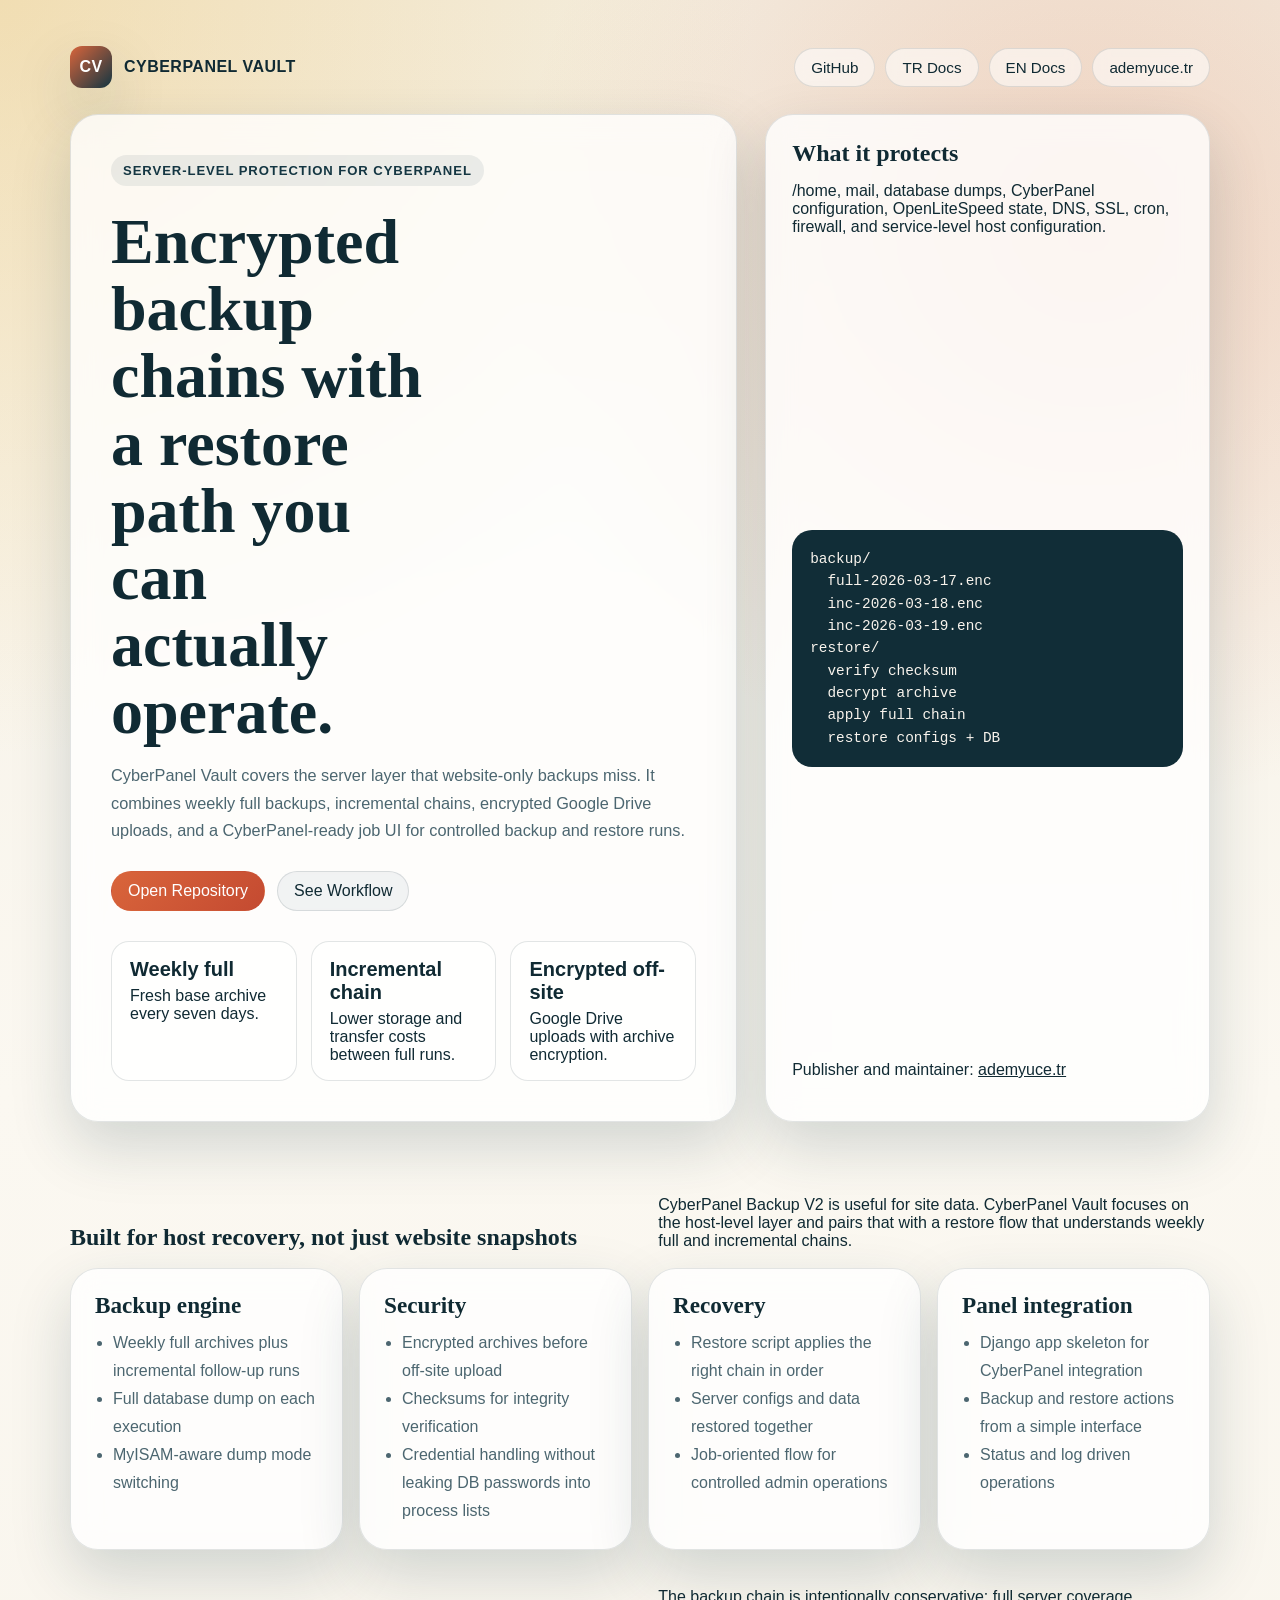
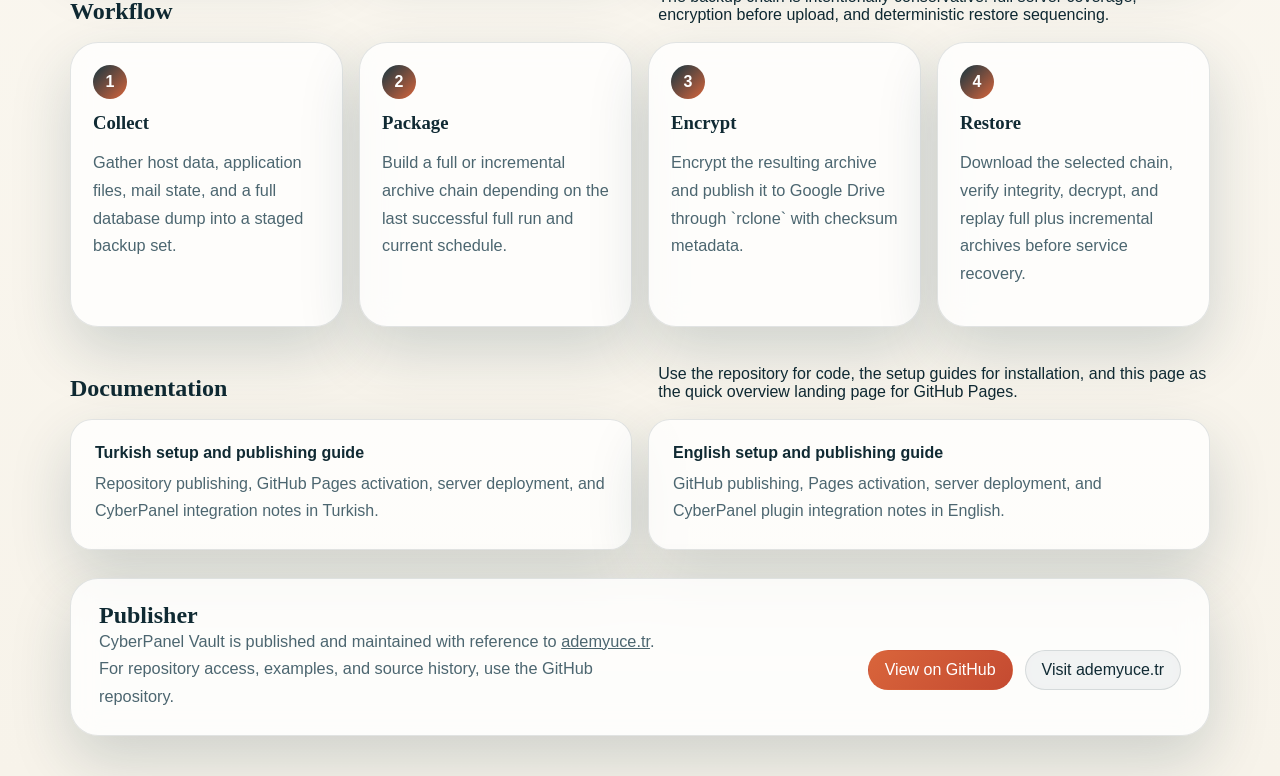
==== docs/index.html @ 8d1b1759 "Add GitHub Pages site and docs" ====
<!DOCTYPE html>
<html lang="en">
<head>
  <meta charset="utf-8">
  <meta name="viewport" content="width=device-width, initial-scale=1">
  <title>CyberPanel Vault | Encrypted Backup and Restore for CyberPanel</title>
  <meta name="description" content="CyberPanel Vault delivers weekly full backups, incremental chains, encrypted Google Drive uploads, and a CyberPanel-ready restore interface for server-level recovery.">
  <meta name="keywords" content="CyberPanel backup, CyberPanel restore, Google Drive backup, rclone backup, incremental backup, OpenLiteSpeed backup, server recovery">
  <meta name="author" content="Adem Yuce">
  <meta name="theme-color" content="#143642">
  <meta name="robots" content="index, follow">
  <meta name="geo.region" content="TR">
  <meta name="geo.placename" content="Turkey">
  <link rel="canonical" href="https://adeministratorr.github.io/cyberpanel-vault/">
  <link rel="icon" href="assets/icon.svg" type="image/svg+xml">
  <link rel="manifest" href="site.webmanifest">
  <meta property="og:type" content="website">
  <meta property="og:title" content="CyberPanel Vault">
  <meta property="og:description" content="Encrypted weekly full and incremental server backups for CyberPanel, with Google Drive uploads and restore tooling.">
  <meta property="og:url" content="https://adeministratorr.github.io/cyberpanel-vault/">
  <meta property="og:image" content="https://adeministratorr.github.io/cyberpanel-vault/assets/social-preview.svg">
  <meta property="og:site_name" content="CyberPanel Vault">
  <meta name="twitter:card" content="summary_large_image">
  <meta name="twitter:title" content="CyberPanel Vault">
  <meta name="twitter:description" content="CyberPanel server backup and restore manager with weekly full backups, incremental chains, Google Drive support, encryption, and a CyberPanel-ready UI.">
  <meta name="twitter:image" content="https://adeministratorr.github.io/cyberpanel-vault/assets/social-preview.svg">
  <style>
    :root {
      --ink: #102a33;
      --muted: #4c6670;
      --paper: #fbf8f1;
      --card: rgba(255, 255, 255, 0.78);
      --line: rgba(16, 42, 51, 0.12);
      --accent: #d9653b;
      --accent-2: #ebb94d;
      --accent-3: #143642;
      --shadow: 0 24px 60px rgba(20, 54, 66, 0.18);
    }

    * {
      box-sizing: border-box;
    }

    html {
      scroll-behavior: smooth;
    }

    body {
      margin: 0;
      font-family: "Avenir Next", "Segoe UI", "Helvetica Neue", sans-serif;
      color: var(--ink);
      background:
        radial-gradient(circle at top left, rgba(235, 185, 77, 0.32), transparent 28%),
        radial-gradient(circle at 85% 10%, rgba(217, 101, 59, 0.22), transparent 24%),
        linear-gradient(180deg, #f4efe3 0%, var(--paper) 46%, #f7f3ea 100%);
    }

    a {
      color: inherit;
    }

    .shell {
      width: min(1140px, calc(100vw - 32px));
      margin: 0 auto;
    }

    .hero {
      padding: 28px 0 36px;
    }

    .nav {
      display: flex;
      justify-content: space-between;
      align-items: center;
      gap: 16px;
      padding: 18px 0 8px;
    }

    .brand {
      display: inline-flex;
      align-items: center;
      gap: 12px;
      font-weight: 700;
      letter-spacing: 0.03em;
      text-transform: uppercase;
      text-decoration: none;
    }

    .brand-mark {
      width: 42px;
      height: 42px;
      border-radius: 12px;
      display: grid;
      place-items: center;
      color: #fff;
      background: linear-gradient(135deg, var(--accent), var(--accent-3));
      box-shadow: var(--shadow);
    }

    .nav-links {
      display: flex;
      flex-wrap: wrap;
      gap: 10px;
      font-size: 0.95rem;
    }

    .nav-links a,
    .button {
      text-decoration: none;
      border: 1px solid var(--line);
      border-radius: 999px;
      padding: 10px 16px;
      background: rgba(255, 255, 255, 0.55);
      backdrop-filter: blur(8px);
      transition: transform 0.18s ease, border-color 0.18s ease, background 0.18s ease;
    }

    .nav-links a:hover,
    .button:hover {
      transform: translateY(-1px);
      border-color: rgba(16, 42, 51, 0.24);
      background: rgba(255, 255, 255, 0.82);
    }

    .hero-grid {
      display: grid;
      grid-template-columns: 1.2fr 0.8fr;
      gap: 28px;
      align-items: stretch;
      margin-top: 18px;
    }

    .hero-copy,
    .hero-panel,
    .panel,
    .workflow-card,
    .footer-card {
      background: var(--card);
      border: 1px solid var(--line);
      border-radius: 28px;
      box-shadow: var(--shadow);
      backdrop-filter: blur(14px);
    }

    .hero-copy {
      padding: 40px;
    }

    .eyebrow {
      display: inline-flex;
      align-items: center;
      gap: 8px;
      padding: 8px 12px;
      border-radius: 999px;
      font-size: 0.82rem;
      font-weight: 700;
      text-transform: uppercase;
      letter-spacing: 0.07em;
      background: rgba(20, 54, 66, 0.08);
      color: var(--accent-3);
    }

    h1,
    h2,
    h3 {
      font-family: "Iowan Old Style", "Palatino Linotype", "Book Antiqua", serif;
      line-height: 1.05;
      margin: 0;
    }

    h1 {
      margin-top: 22px;
      font-size: clamp(2.7rem, 5vw, 4.7rem);
      max-width: 10ch;
    }

    .hero-copy p,
    .panel p,
    .workflow-card p,
    .footer-card p {
      color: var(--muted);
      font-size: 1.02rem;
      line-height: 1.7;
    }

    .actions {
      display: flex;
      flex-wrap: wrap;
      gap: 12px;
      margin-top: 26px;
    }

    .button.primary {
      color: #fff;
      border-color: transparent;
      background: linear-gradient(135deg, var(--accent), #c44a31);
    }

    .button.secondary {
      background: rgba(20, 54, 66, 0.06);
    }

    .meta {
      display: grid;
      grid-template-columns: repeat(3, 1fr);
      gap: 14px;
      margin-top: 30px;
    }

    .meta div {
      padding: 16px 18px;
      border-radius: 18px;
      background: rgba(255, 255, 255, 0.66);
      border: 1px solid var(--line);
    }

    .meta strong {
      display: block;
      font-size: 1.25rem;
      margin-bottom: 6px;
    }

    .hero-panel {
      padding: 26px;
      display: flex;
      flex-direction: column;
      gap: 18px;
      justify-content: space-between;
    }

    .hero-panel pre {
      margin: 0;
      overflow: auto;
      padding: 18px;
      border-radius: 20px;
      color: #f9f4ed;
      background: #112d37;
      font: 0.9rem/1.55 "SFMono-Regular", Consolas, "Liberation Mono", monospace;
    }

    .section {
      padding: 14px 0 0;
    }

    .section-head {
      display: flex;
      justify-content: space-between;
      gap: 16px;
      align-items: end;
      margin: 24px 0 18px;
    }

    .section-head p {
      margin: 0;
      max-width: 62ch;
    }

    .grid {
      display: grid;
      grid-template-columns: repeat(4, 1fr);
      gap: 16px;
    }

    .panel {
      padding: 24px;
    }

    .panel h3 {
      margin-bottom: 12px;
      font-size: 1.45rem;
    }

    .panel ul {
      margin: 0;
      padding-left: 18px;
      color: var(--muted);
      line-height: 1.75;
    }

    .workflow {
      display: grid;
      grid-template-columns: repeat(4, 1fr);
      gap: 16px;
    }

    .workflow-card {
      padding: 22px;
    }

    .step {
      display: inline-flex;
      width: 34px;
      height: 34px;
      border-radius: 999px;
      align-items: center;
      justify-content: center;
      font-weight: 700;
      color: #fff;
      background: linear-gradient(135deg, var(--accent-3), var(--accent));
      margin-bottom: 14px;
    }

    .docs-grid {
      display: grid;
      grid-template-columns: 1fr 1fr;
      gap: 16px;
    }

    .doc-link {
      display: block;
      text-decoration: none;
      border-radius: 22px;
      padding: 24px;
      color: inherit;
      background: rgba(255, 255, 255, 0.76);
      border: 1px solid var(--line);
      box-shadow: var(--shadow);
    }

    .doc-link span {
      display: block;
      color: var(--muted);
      margin-top: 8px;
      line-height: 1.7;
    }

    .footer {
      padding: 28px 0 40px;
    }

    .footer-card {
      padding: 24px 28px;
      display: flex;
      justify-content: space-between;
      gap: 20px;
      align-items: center;
    }

    .footer-card p {
      margin: 0;
      max-width: 62ch;
    }

    @media (max-width: 980px) {
      .hero-grid,
      .grid,
      .workflow,
      .docs-grid,
      .meta {
        grid-template-columns: 1fr;
      }

      .section-head,
      .footer-card,
      .nav {
        flex-direction: column;
        align-items: flex-start;
      }

      .hero-copy,
      .hero-panel {
        padding: 28px;
      }
    }
  </style>
  <script type="application/ld+json">
    {
      "@context": "https://schema.org",
      "@type": "SoftwareSourceCode",
      "name": "CyberPanel Vault",
      "description": "Server-level backup and restore toolkit for CyberPanel with weekly full backups, incremental chains, encrypted Google Drive uploads, and a CyberPanel-ready UI.",
      "codeRepository": "https://github.com/adeministratorr/cyberpanel-vault",
      "url": "https://adeministratorr.github.io/cyberpanel-vault/",
      "programmingLanguage": ["Bash", "Python", "HTML"],
      "runtimePlatform": "Linux",
      "author": {
        "@type": "Person",
        "name": "Adem Yuce",
        "url": "https://ademyuce.tr"
      },
      "publisher": {
        "@type": "Organization",
        "name": "ademyuce.tr",
        "url": "https://ademyuce.tr"
      },
      "keywords": "CyberPanel, backup, restore, rclone, Google Drive, incremental backup"
    }
  </script>
</head>
<body>
  <div class="shell">
    <header class="hero">
      <nav class="nav">
        <a class="brand" href="https://github.com/adeministratorr/cyberpanel-vault">
          <span class="brand-mark">CV</span>
          <span>CyberPanel Vault</span>
        </a>
        <div class="nav-links">
          <a href="https://github.com/adeministratorr/cyberpanel-vault">GitHub</a>
          <a href="TR/">TR Docs</a>
          <a href="EN/">EN Docs</a>
          <a href="https://ademyuce.tr">ademyuce.tr</a>
        </div>
      </nav>
      <div class="hero-grid">
        <section class="hero-copy">
          <span class="eyebrow">Server-Level Protection for CyberPanel</span>
          <h1>Encrypted backup chains with a restore path you can actually operate.</h1>
          <p>CyberPanel Vault covers the server layer that website-only backups miss. It combines weekly full backups, incremental chains, encrypted Google Drive uploads, and a CyberPanel-ready job UI for controlled backup and restore runs.</p>
          <div class="actions">
            <a class="button primary" href="https://github.com/adeministratorr/cyberpanel-vault">Open Repository</a>
            <a class="button secondary" href="#workflow">See Workflow</a>
          </div>
          <div class="meta">
            <div>
              <strong>Weekly full</strong>
              <span>Fresh base archive every seven days.</span>
            </div>
            <div>
              <strong>Incremental chain</strong>
              <span>Lower storage and transfer costs between full runs.</span>
            </div>
            <div>
              <strong>Encrypted off-site</strong>
              <span>Google Drive uploads with archive encryption.</span>
            </div>
          </div>
        </section>
        <aside class="hero-panel">
          <div>
            <h2>What it protects</h2>
            <p>/home, mail, database dumps, CyberPanel configuration, OpenLiteSpeed state, DNS, SSL, cron, firewall, and service-level host configuration.</p>
          </div>
          <pre><code>backup/
  full-2026-03-17.enc
  inc-2026-03-18.enc
  inc-2026-03-19.enc
restore/
  verify checksum
  decrypt archive
  apply full chain
  restore configs + DB</code></pre>
          <div>
            <p>Publisher and maintainer: <a href="https://ademyuce.tr">ademyuce.tr</a></p>
          </div>
        </aside>
      </div>
    </header>

    <main>
      <section class="section">
        <div class="section-head">
          <div>
            <h2>Built for host recovery, not just website snapshots</h2>
          </div>
          <p>CyberPanel Backup V2 is useful for site data. CyberPanel Vault focuses on the host-level layer and pairs that with a restore flow that understands weekly full and incremental chains.</p>
        </div>
        <div class="grid">
          <article class="panel">
            <h3>Backup engine</h3>
            <ul>
              <li>Weekly full archives plus incremental follow-up runs</li>
              <li>Full database dump on each execution</li>
              <li>MyISAM-aware dump mode switching</li>
            </ul>
          </article>
          <article class="panel">
            <h3>Security</h3>
            <ul>
              <li>Encrypted archives before off-site upload</li>
              <li>Checksums for integrity verification</li>
              <li>Credential handling without leaking DB passwords into process lists</li>
            </ul>
          </article>
          <article class="panel">
            <h3>Recovery</h3>
            <ul>
              <li>Restore script applies the right chain in order</li>
              <li>Server configs and data restored together</li>
              <li>Job-oriented flow for controlled admin operations</li>
            </ul>
          </article>
          <article class="panel">
            <h3>Panel integration</h3>
            <ul>
              <li>Django app skeleton for CyberPanel integration</li>
              <li>Backup and restore actions from a simple interface</li>
              <li>Status and log driven operations</li>
            </ul>
          </article>
        </div>
      </section>

      <section class="section" id="workflow">
        <div class="section-head">
          <div>
            <h2>Workflow</h2>
          </div>
          <p>The backup chain is intentionally conservative: full server coverage, encryption before upload, and deterministic restore sequencing.</p>
        </div>
        <div class="workflow">
          <article class="workflow-card">
            <span class="step">1</span>
            <h3>Collect</h3>
            <p>Gather host data, application files, mail state, and a full database dump into a staged backup set.</p>
          </article>
          <article class="workflow-card">
            <span class="step">2</span>
            <h3>Package</h3>
            <p>Build a full or incremental archive chain depending on the last successful full run and current schedule.</p>
          </article>
          <article class="workflow-card">
            <span class="step">3</span>
            <h3>Encrypt</h3>
            <p>Encrypt the resulting archive and publish it to Google Drive through `rclone` with checksum metadata.</p>
          </article>
          <article class="workflow-card">
            <span class="step">4</span>
            <h3>Restore</h3>
            <p>Download the selected chain, verify integrity, decrypt, and replay full plus incremental archives before service recovery.</p>
          </article>
        </div>
      </section>

      <section class="section">
        <div class="section-head">
          <div>
            <h2>Documentation</h2>
          </div>
          <p>Use the repository for code, the setup guides for installation, and this page as the quick overview landing page for GitHub Pages.</p>
        </div>
        <div class="docs-grid">
          <a class="doc-link" href="TR/">
            <strong>Turkish setup and publishing guide</strong>
            <span>Repository publishing, GitHub Pages activation, server deployment, and CyberPanel integration notes in Turkish.</span>
          </a>
          <a class="doc-link" href="EN/">
            <strong>English setup and publishing guide</strong>
            <span>GitHub publishing, Pages activation, server deployment, and CyberPanel plugin integration notes in English.</span>
          </a>
        </div>
      </section>
    </main>

    <footer class="footer">
      <div class="footer-card">
        <div>
          <h2>Publisher</h2>
          <p>CyberPanel Vault is published and maintained with reference to <a href="https://ademyuce.tr">ademyuce.tr</a>. For repository access, examples, and source history, use the GitHub repository.</p>
        </div>
        <div class="actions">
          <a class="button primary" href="https://github.com/adeministratorr/cyberpanel-vault">View on GitHub</a>
          <a class="button secondary" href="https://ademyuce.tr">Visit ademyuce.tr</a>
        </div>
      </div>
    </footer>
  </div>
</body>
</html>
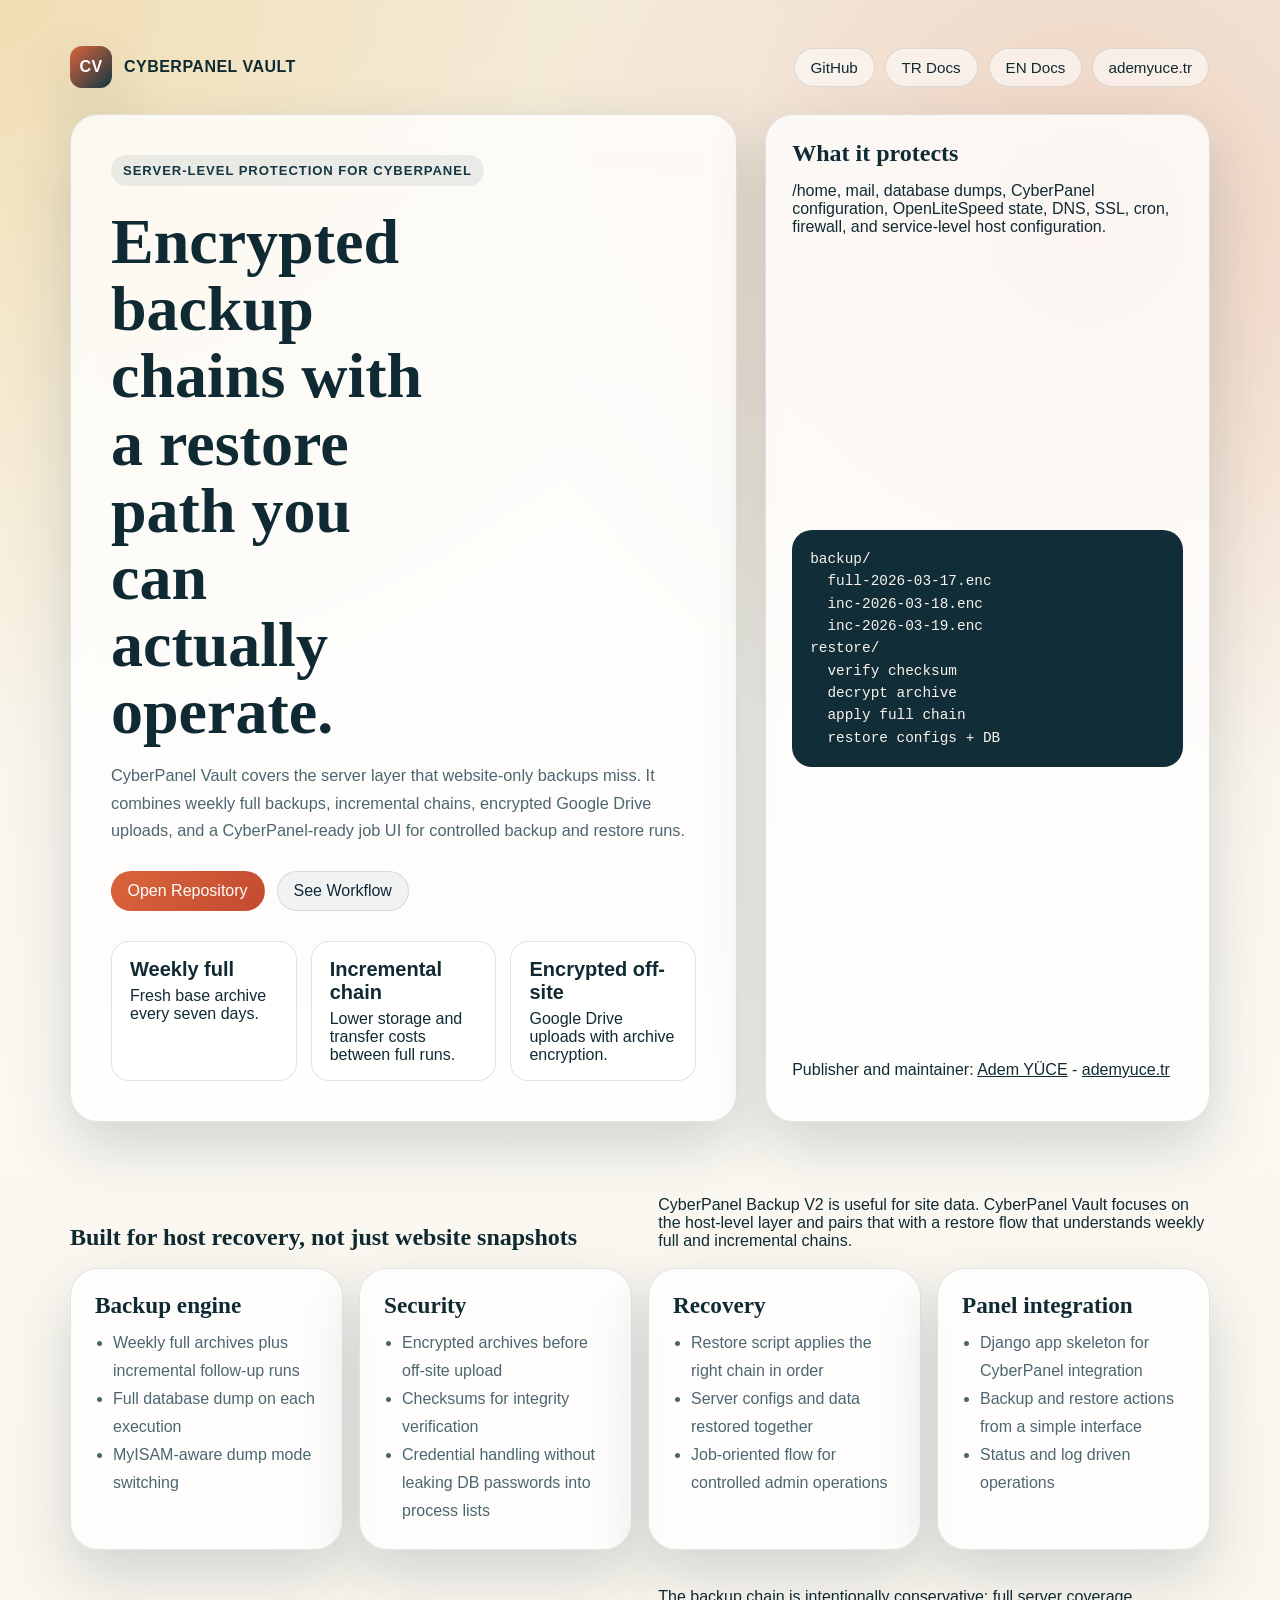
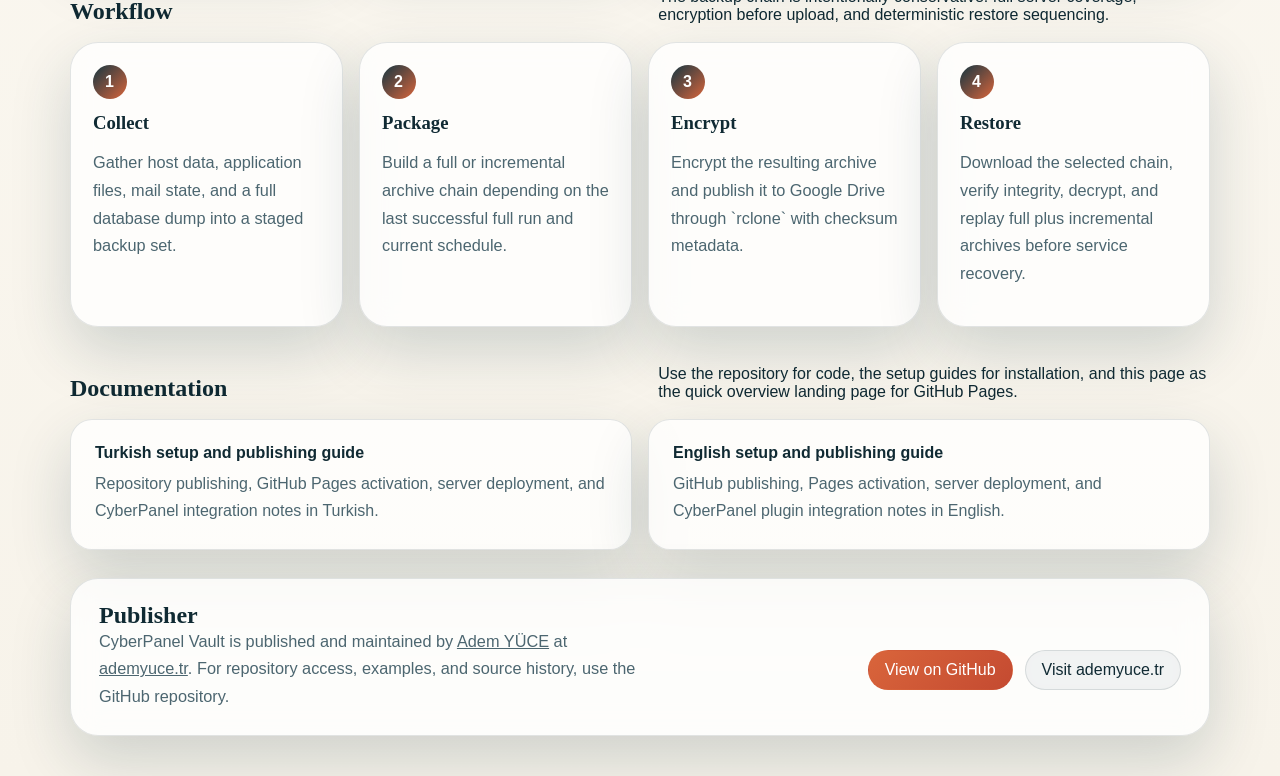
==== commit 590c3f67: "Update publisher name and website links" ====
--- a/docs/index.html
+++ b/docs/index.html
@@ -441,7 +441,7 @@
   apply full chain
   restore configs + DB</code></pre>
           <div>
-            <p>Publisher and maintainer: <a href="https://ademyuce.tr">ademyuce.tr</a></p>
+            <p>Publisher and maintainer: <a href="https://ademyuce.tr">Adem YÜCE</a> - <a href="https://ademyuce.tr">ademyuce.tr</a></p>
           </div>
         </aside>
       </div>
@@ -546,7 +546,7 @@
       <div class="footer-card">
         <div>
           <h2>Publisher</h2>
-          <p>CyberPanel Vault is published and maintained with reference to <a href="https://ademyuce.tr">ademyuce.tr</a>. For repository access, examples, and source history, use the GitHub repository.</p>
+          <p>CyberPanel Vault is published and maintained by <a href="https://ademyuce.tr">Adem YÜCE</a> at <a href="https://ademyuce.tr">ademyuce.tr</a>. For repository access, examples, and source history, use the GitHub repository.</p>
         </div>
         <div class="actions">
           <a class="button primary" href="https://github.com/adeministratorr/cyberpanel-vault">View on GitHub</a>
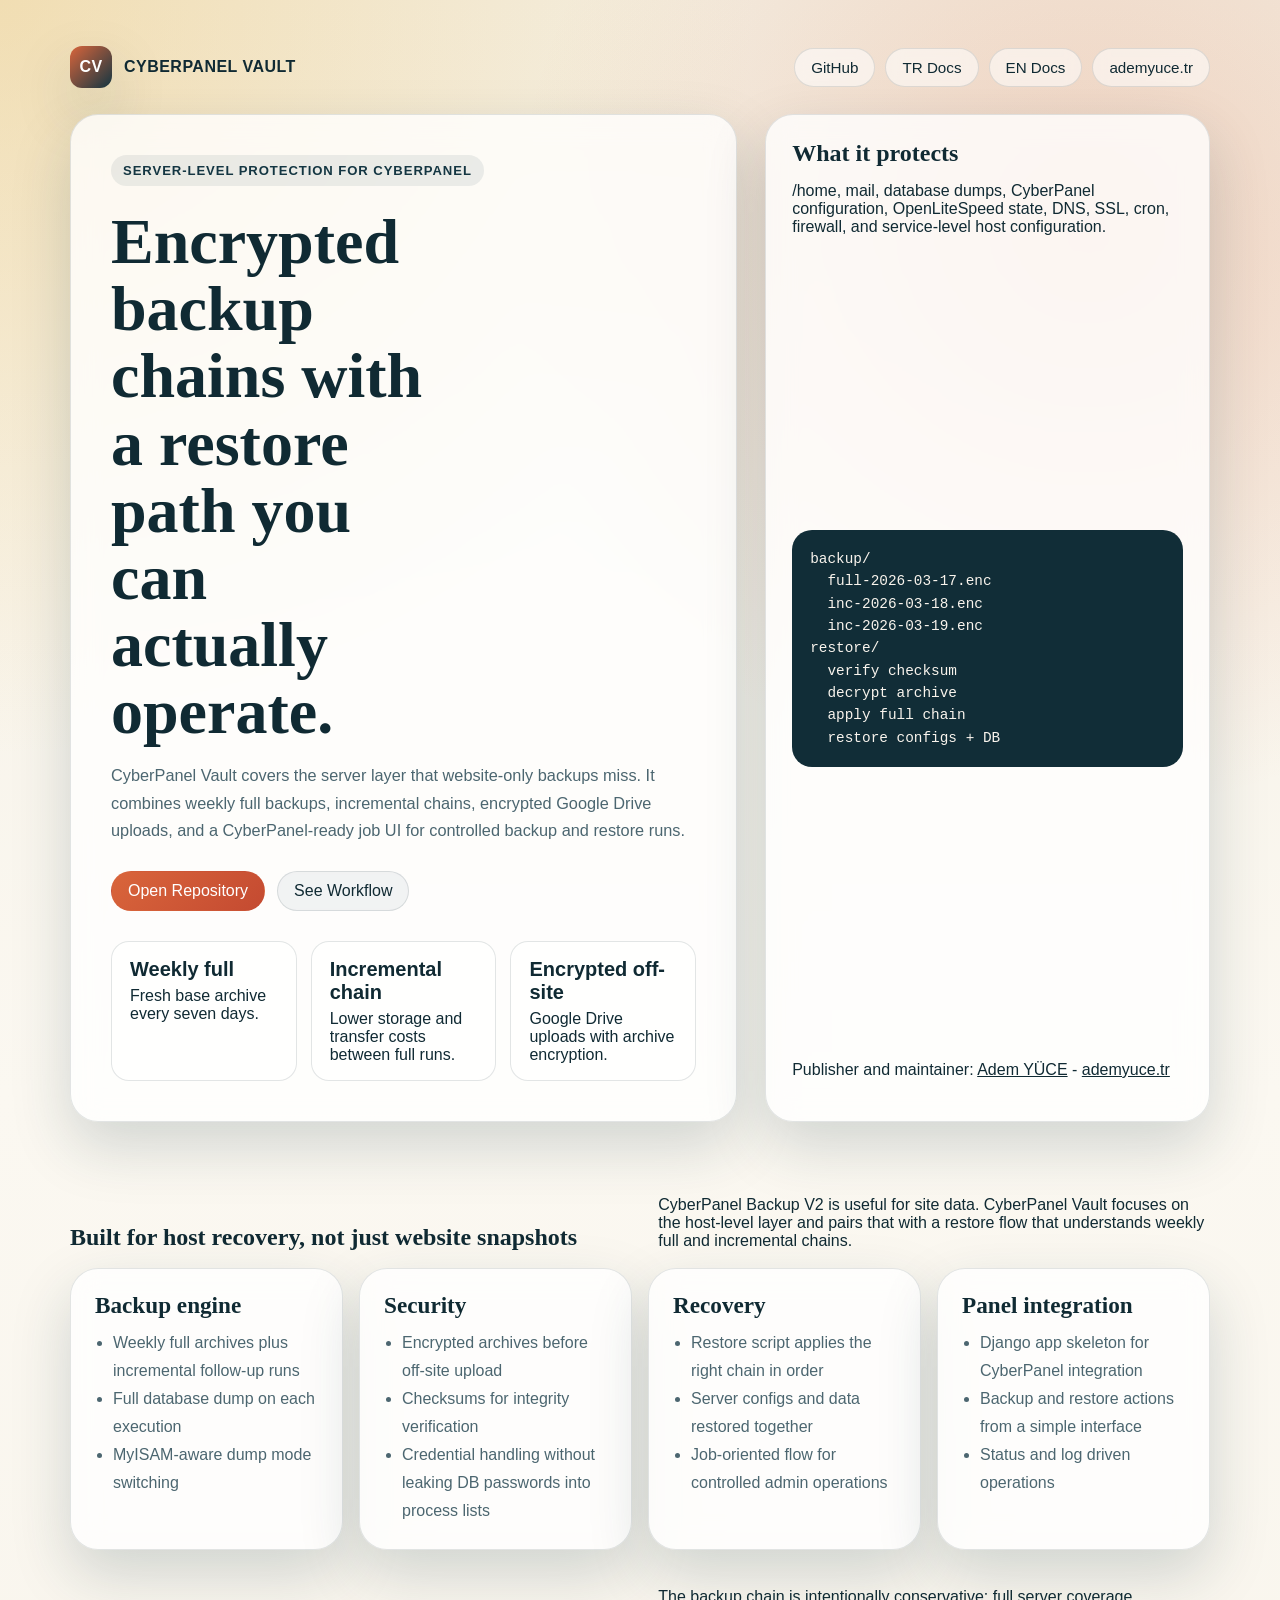
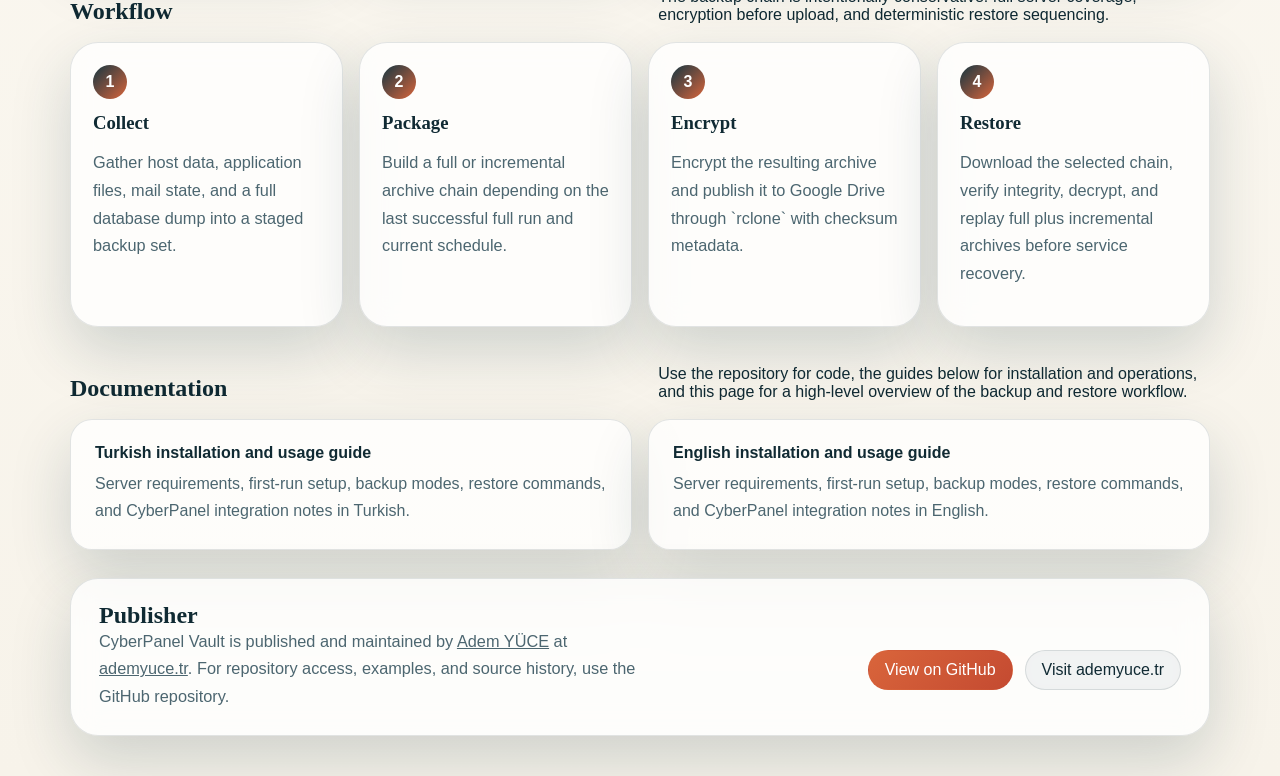
==== commit e21a946d: "Replace publishing docs with installation guides" ====
--- a/docs/index.html
+++ b/docs/index.html
@@ -527,16 +527,16 @@
           <div>
             <h2>Documentation</h2>
           </div>
-          <p>Use the repository for code, the setup guides for installation, and this page as the quick overview landing page for GitHub Pages.</p>
+          <p>Use the repository for code, the guides below for installation and operations, and this page for a high-level overview of the backup and restore workflow.</p>
         </div>
         <div class="docs-grid">
           <a class="doc-link" href="TR/">
-            <strong>Turkish setup and publishing guide</strong>
-            <span>Repository publishing, GitHub Pages activation, server deployment, and CyberPanel integration notes in Turkish.</span>
+            <strong>Turkish installation and usage guide</strong>
+            <span>Server requirements, first-run setup, backup modes, restore commands, and CyberPanel integration notes in Turkish.</span>
           </a>
           <a class="doc-link" href="EN/">
-            <strong>English setup and publishing guide</strong>
-            <span>GitHub publishing, Pages activation, server deployment, and CyberPanel plugin integration notes in English.</span>
+            <strong>English installation and usage guide</strong>
+            <span>Server requirements, first-run setup, backup modes, restore commands, and CyberPanel integration notes in English.</span>
           </a>
         </div>
       </section>
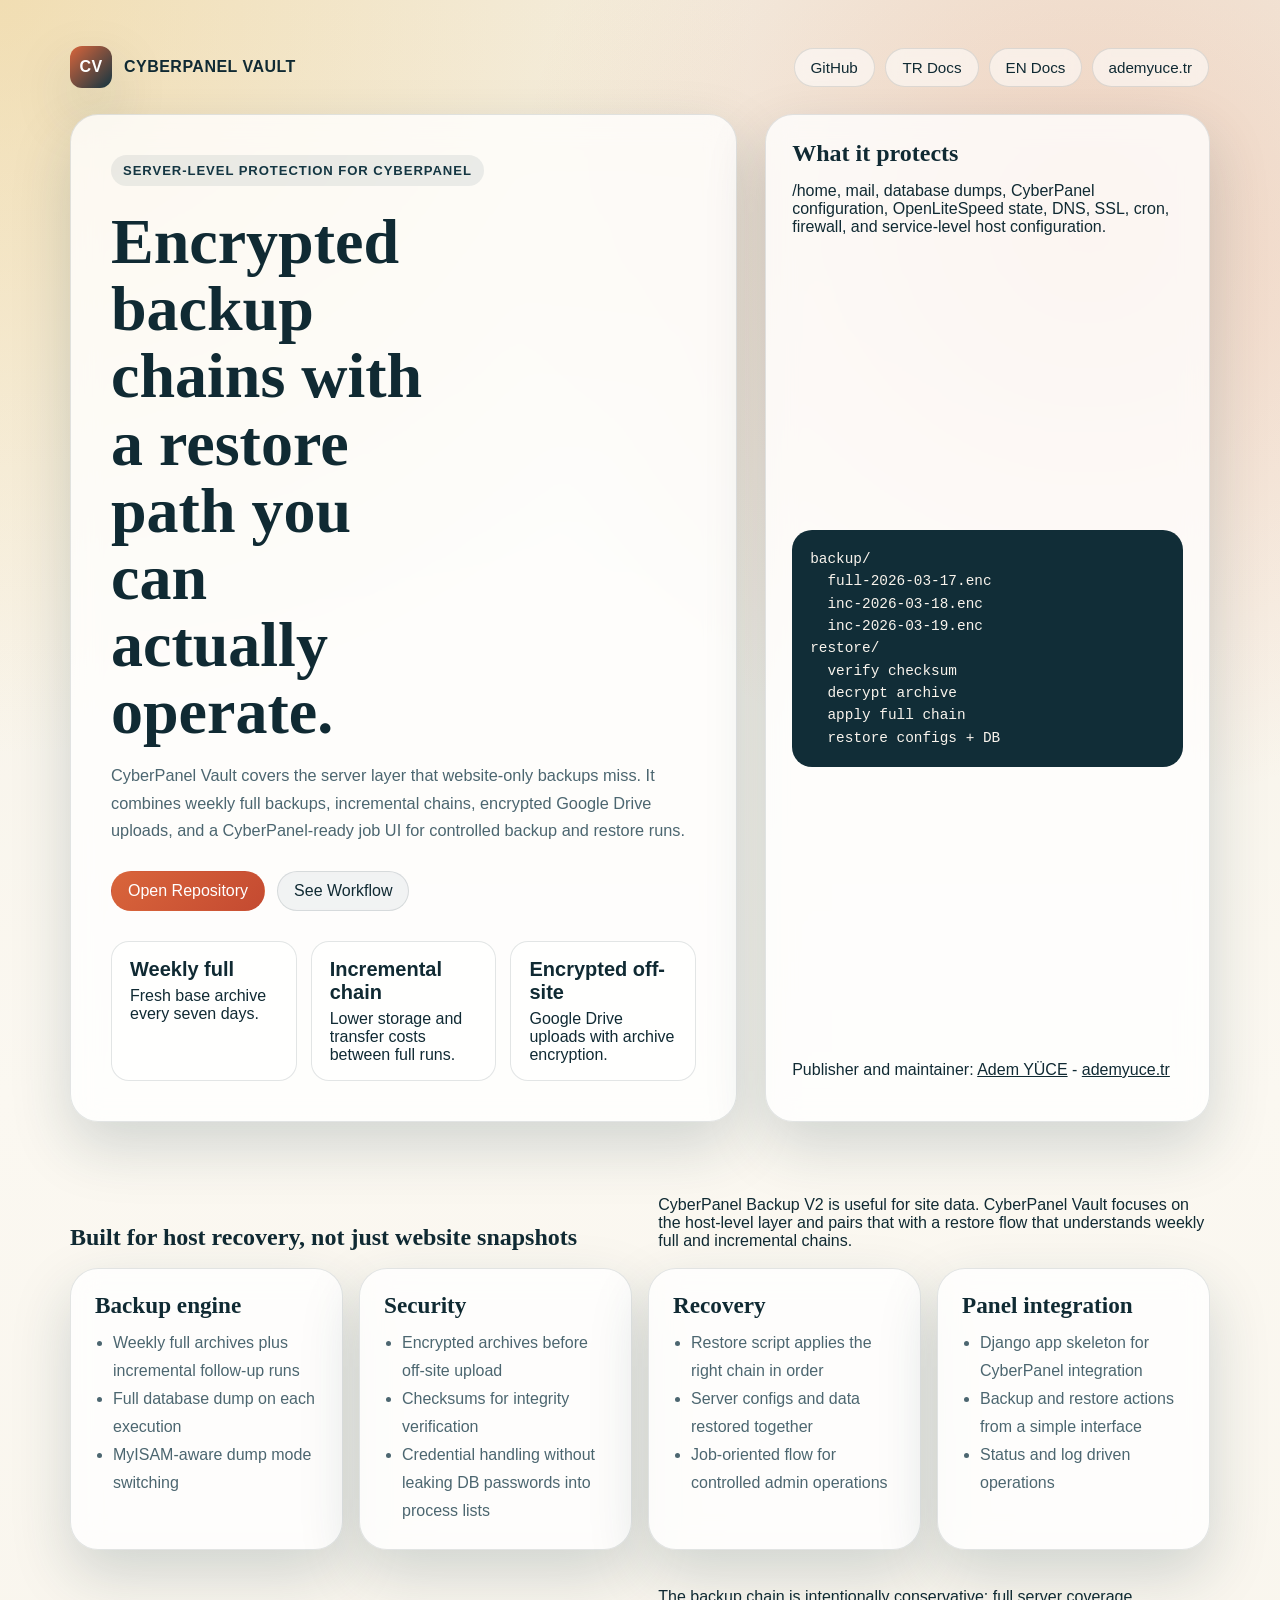
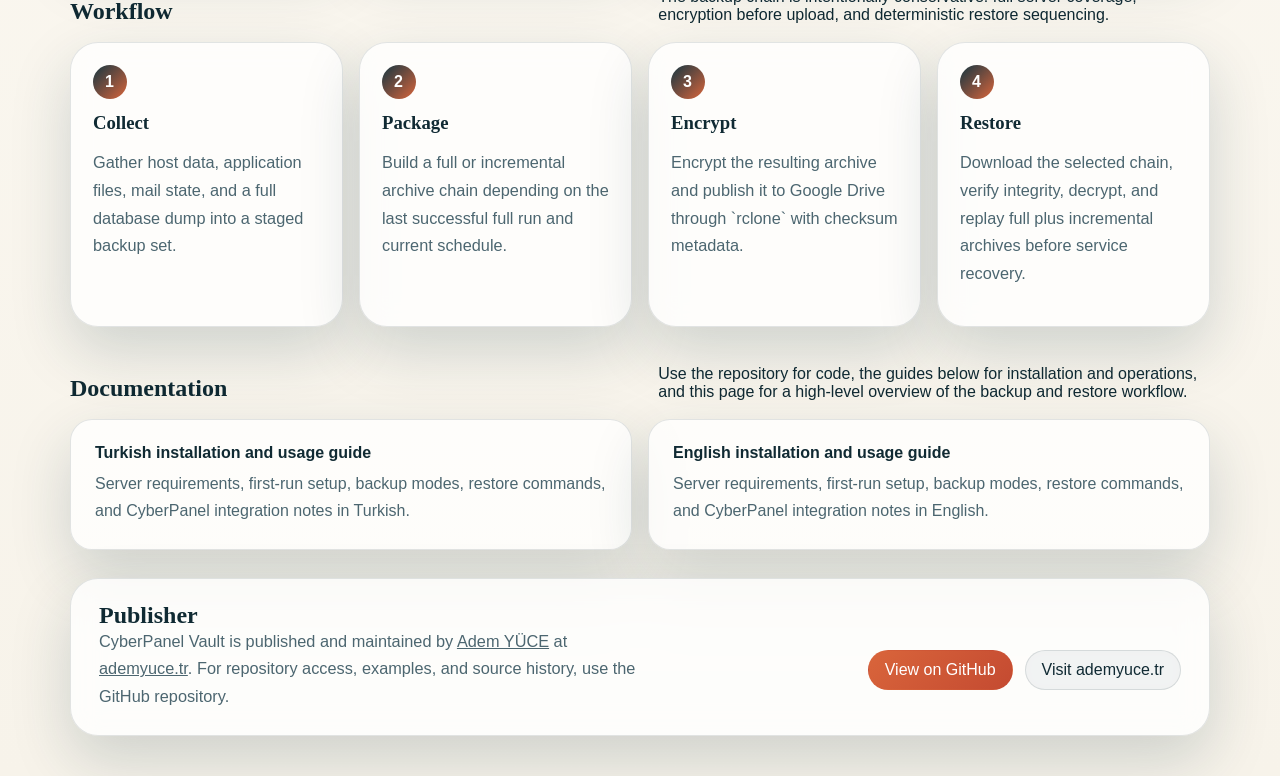
==== commit 3d6688ea: "Fix mobile responsiveness for docs pages" ====
--- a/docs/index.html
+++ b/docs/index.html
@@ -60,7 +60,7 @@
     }
 
     .shell {
-      width: min(1140px, calc(100vw - 32px));
+      width: min(1140px, calc(100vw - 24px));
       margin: 0 auto;
     }
 
@@ -102,6 +102,7 @@
       flex-wrap: wrap;
       gap: 10px;
       font-size: 0.95rem;
+      min-width: 0;
     }
 
     .nav-links a,
@@ -140,6 +141,7 @@
       border-radius: 28px;
       box-shadow: var(--shadow);
       backdrop-filter: blur(14px);
+      min-width: 0;
     }
 
     .hero-copy {
@@ -230,9 +232,13 @@
 
     .hero-panel pre {
       margin: 0;
+      max-width: 100%;
       overflow: auto;
       padding: 18px;
       border-radius: 20px;
+      white-space: pre-wrap;
+      overflow-wrap: anywhere;
+      word-break: break-word;
       color: #f9f4ed;
       background: #112d37;
       font: 0.9rem/1.55 "SFMono-Regular", Consolas, "Liberation Mono", monospace;
@@ -257,7 +263,7 @@
 
     .grid {
       display: grid;
-      grid-template-columns: repeat(4, 1fr);
+      grid-template-columns: repeat(4, minmax(0, 1fr));
       gap: 16px;
     }
 
@@ -279,7 +285,7 @@
 
     .workflow {
       display: grid;
-      grid-template-columns: repeat(4, 1fr);
+      grid-template-columns: repeat(4, minmax(0, 1fr));
       gap: 16px;
     }
 
@@ -302,7 +308,7 @@
 
     .docs-grid {
       display: grid;
-      grid-template-columns: 1fr 1fr;
+      grid-template-columns: repeat(2, minmax(0, 1fr));
       gap: 16px;
     }
 
@@ -355,6 +361,10 @@
       .nav {
         flex-direction: column;
         align-items: flex-start;
+      }
+
+      .nav-links {
+        width: 100%;
       }
 
       .hero-copy,
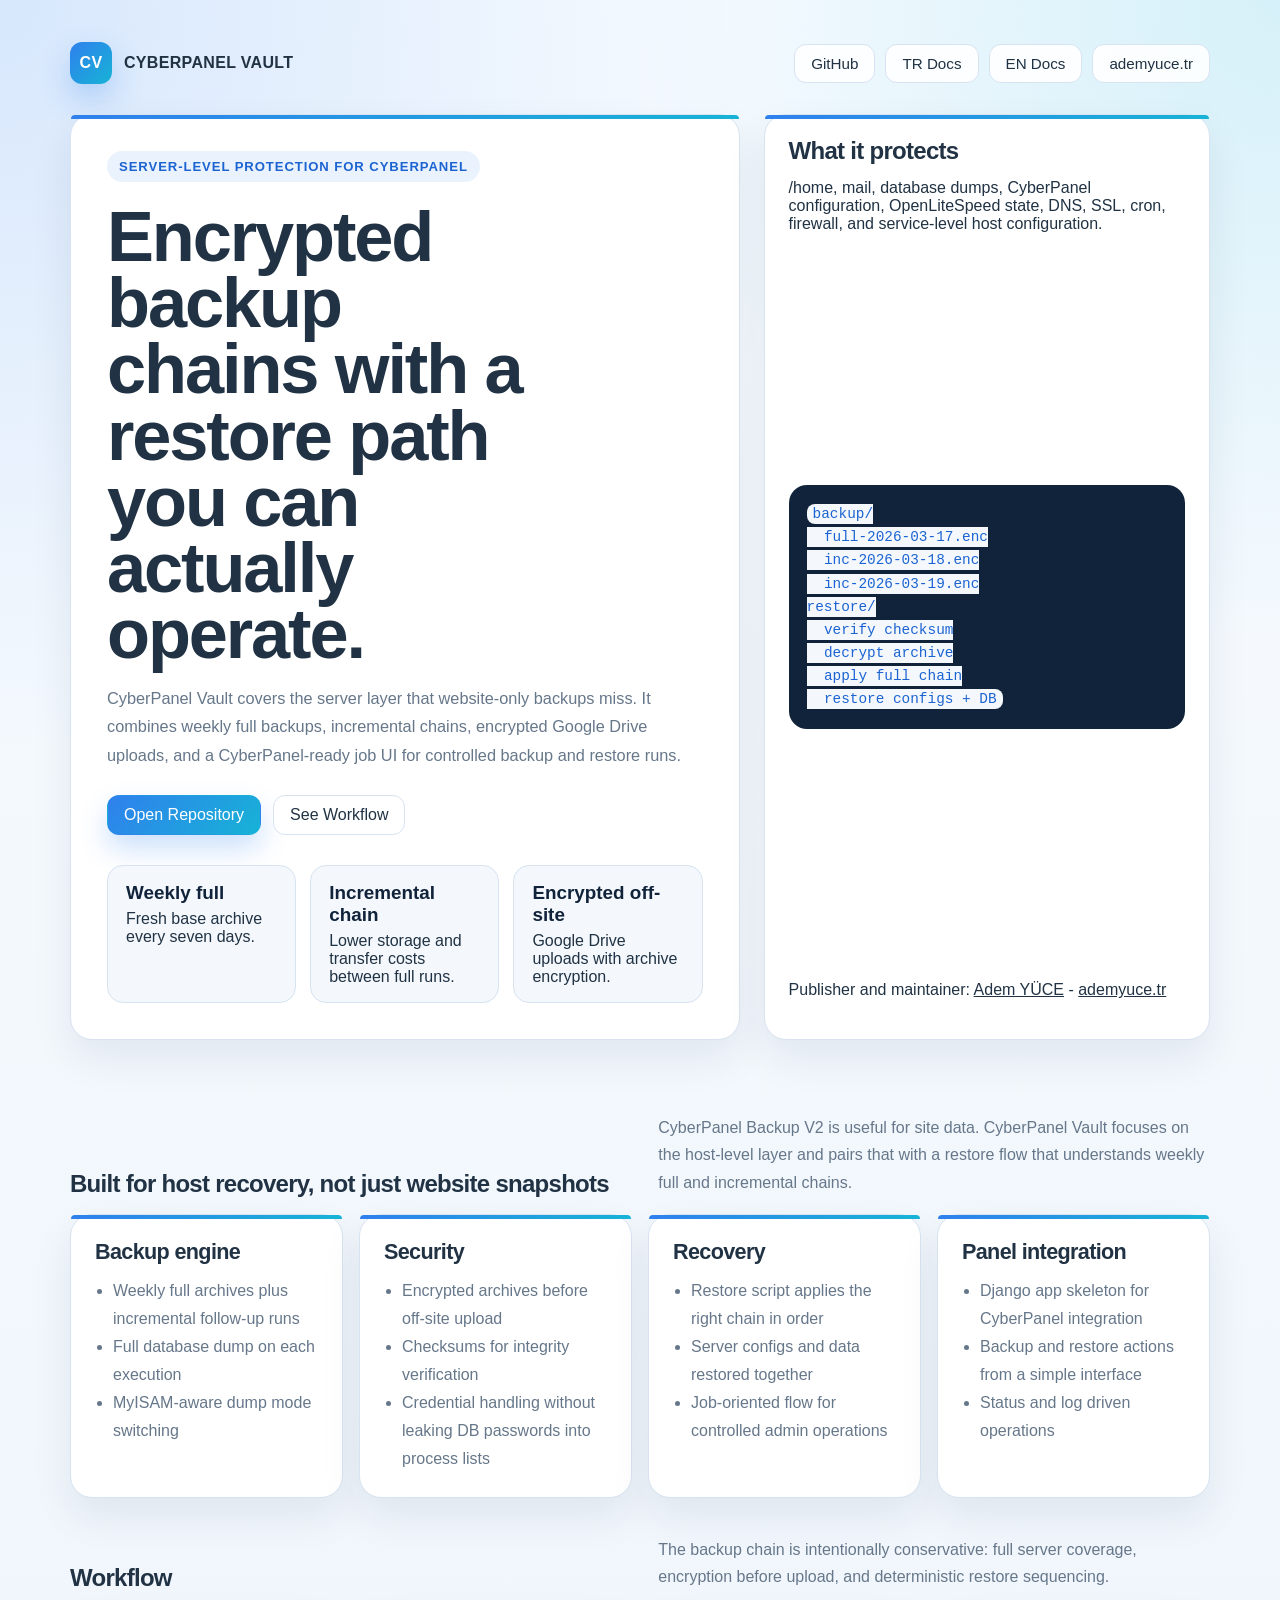
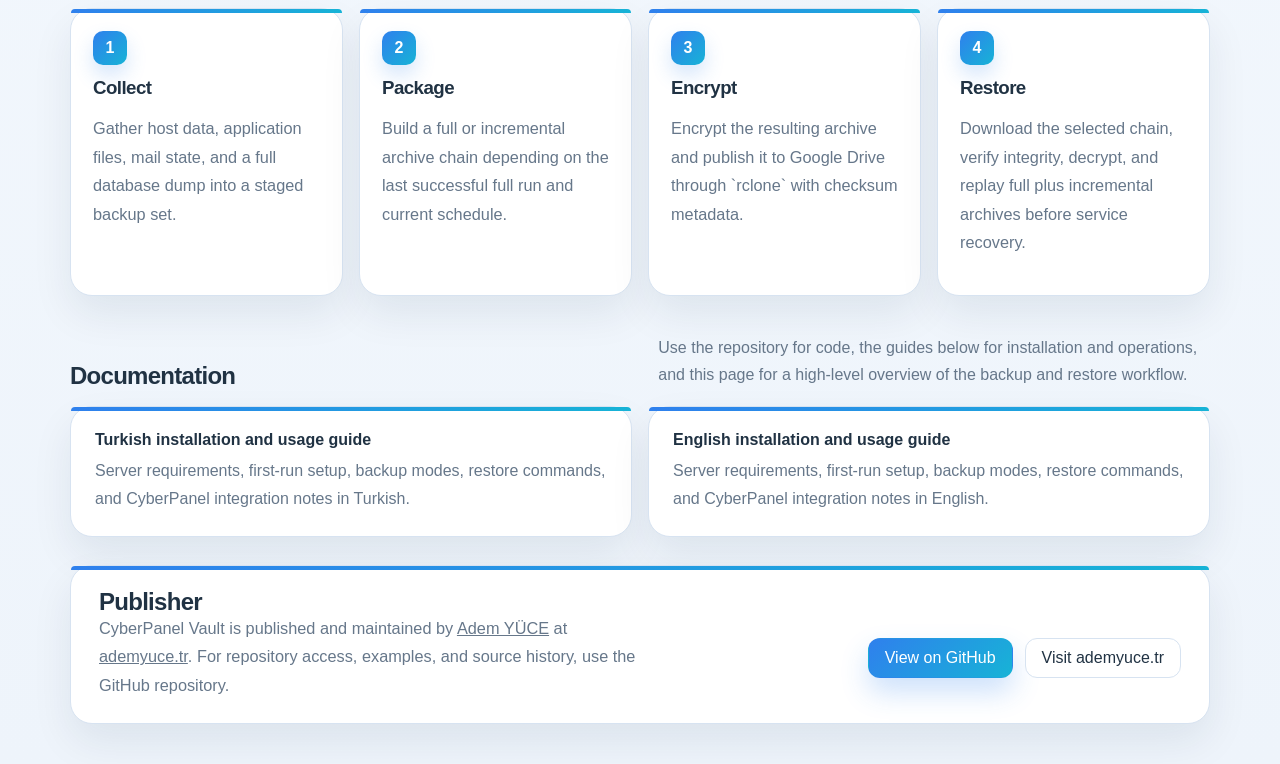
==== commit 9e813f07: "Align docs and backup UI with CyberPanel theme" ====
--- a/docs/index.html
+++ b/docs/index.html
@@ -14,6 +14,7 @@
   <link rel="canonical" href="https://adeministratorr.github.io/cyberpanel-vault/">
   <link rel="icon" href="assets/icon.svg" type="image/svg+xml">
   <link rel="manifest" href="site.webmanifest">
+  <link rel="stylesheet" href="assets/cyberpanel-pages.css">
   <meta property="og:type" content="website">
   <meta property="og:title" content="CyberPanel Vault">
   <meta property="og:description" content="Encrypted weekly full and incremental server backups for CyberPanel, with Google Drive uploads and restore tooling.">
@@ -24,355 +25,6 @@
   <meta name="twitter:title" content="CyberPanel Vault">
   <meta name="twitter:description" content="CyberPanel server backup and restore manager with weekly full backups, incremental chains, Google Drive support, encryption, and a CyberPanel-ready UI.">
   <meta name="twitter:image" content="https://adeministratorr.github.io/cyberpanel-vault/assets/social-preview.svg">
-  <style>
-    :root {
-      --ink: #102a33;
-      --muted: #4c6670;
-      --paper: #fbf8f1;
-      --card: rgba(255, 255, 255, 0.78);
-      --line: rgba(16, 42, 51, 0.12);
-      --accent: #d9653b;
-      --accent-2: #ebb94d;
-      --accent-3: #143642;
-      --shadow: 0 24px 60px rgba(20, 54, 66, 0.18);
-    }
-
-    * {
-      box-sizing: border-box;
-    }
-
-    html {
-      scroll-behavior: smooth;
-    }
-
-    body {
-      margin: 0;
-      font-family: "Avenir Next", "Segoe UI", "Helvetica Neue", sans-serif;
-      color: var(--ink);
-      background:
-        radial-gradient(circle at top left, rgba(235, 185, 77, 0.32), transparent 28%),
-        radial-gradient(circle at 85% 10%, rgba(217, 101, 59, 0.22), transparent 24%),
-        linear-gradient(180deg, #f4efe3 0%, var(--paper) 46%, #f7f3ea 100%);
-    }
-
-    a {
-      color: inherit;
-    }
-
-    .shell {
-      width: min(1140px, calc(100vw - 24px));
-      margin: 0 auto;
-    }
-
-    .hero {
-      padding: 28px 0 36px;
-    }
-
-    .nav {
-      display: flex;
-      justify-content: space-between;
-      align-items: center;
-      gap: 16px;
-      padding: 18px 0 8px;
-    }
-
-    .brand {
-      display: inline-flex;
-      align-items: center;
-      gap: 12px;
-      font-weight: 700;
-      letter-spacing: 0.03em;
-      text-transform: uppercase;
-      text-decoration: none;
-    }
-
-    .brand-mark {
-      width: 42px;
-      height: 42px;
-      border-radius: 12px;
-      display: grid;
-      place-items: center;
-      color: #fff;
-      background: linear-gradient(135deg, var(--accent), var(--accent-3));
-      box-shadow: var(--shadow);
-    }
-
-    .nav-links {
-      display: flex;
-      flex-wrap: wrap;
-      gap: 10px;
-      font-size: 0.95rem;
-      min-width: 0;
-    }
-
-    .nav-links a,
-    .button {
-      text-decoration: none;
-      border: 1px solid var(--line);
-      border-radius: 999px;
-      padding: 10px 16px;
-      background: rgba(255, 255, 255, 0.55);
-      backdrop-filter: blur(8px);
-      transition: transform 0.18s ease, border-color 0.18s ease, background 0.18s ease;
-    }
-
-    .nav-links a:hover,
-    .button:hover {
-      transform: translateY(-1px);
-      border-color: rgba(16, 42, 51, 0.24);
-      background: rgba(255, 255, 255, 0.82);
-    }
-
-    .hero-grid {
-      display: grid;
-      grid-template-columns: 1.2fr 0.8fr;
-      gap: 28px;
-      align-items: stretch;
-      margin-top: 18px;
-    }
-
-    .hero-copy,
-    .hero-panel,
-    .panel,
-    .workflow-card,
-    .footer-card {
-      background: var(--card);
-      border: 1px solid var(--line);
-      border-radius: 28px;
-      box-shadow: var(--shadow);
-      backdrop-filter: blur(14px);
-      min-width: 0;
-    }
-
-    .hero-copy {
-      padding: 40px;
-    }
-
-    .eyebrow {
-      display: inline-flex;
-      align-items: center;
-      gap: 8px;
-      padding: 8px 12px;
-      border-radius: 999px;
-      font-size: 0.82rem;
-      font-weight: 700;
-      text-transform: uppercase;
-      letter-spacing: 0.07em;
-      background: rgba(20, 54, 66, 0.08);
-      color: var(--accent-3);
-    }
-
-    h1,
-    h2,
-    h3 {
-      font-family: "Iowan Old Style", "Palatino Linotype", "Book Antiqua", serif;
-      line-height: 1.05;
-      margin: 0;
-    }
-
-    h1 {
-      margin-top: 22px;
-      font-size: clamp(2.7rem, 5vw, 4.7rem);
-      max-width: 10ch;
-    }
-
-    .hero-copy p,
-    .panel p,
-    .workflow-card p,
-    .footer-card p {
-      color: var(--muted);
-      font-size: 1.02rem;
-      line-height: 1.7;
-    }
-
-    .actions {
-      display: flex;
-      flex-wrap: wrap;
-      gap: 12px;
-      margin-top: 26px;
-    }
-
-    .button.primary {
-      color: #fff;
-      border-color: transparent;
-      background: linear-gradient(135deg, var(--accent), #c44a31);
-    }
-
-    .button.secondary {
-      background: rgba(20, 54, 66, 0.06);
-    }
-
-    .meta {
-      display: grid;
-      grid-template-columns: repeat(3, 1fr);
-      gap: 14px;
-      margin-top: 30px;
-    }
-
-    .meta div {
-      padding: 16px 18px;
-      border-radius: 18px;
-      background: rgba(255, 255, 255, 0.66);
-      border: 1px solid var(--line);
-    }
-
-    .meta strong {
-      display: block;
-      font-size: 1.25rem;
-      margin-bottom: 6px;
-    }
-
-    .hero-panel {
-      padding: 26px;
-      display: flex;
-      flex-direction: column;
-      gap: 18px;
-      justify-content: space-between;
-    }
-
-    .hero-panel pre {
-      margin: 0;
-      max-width: 100%;
-      overflow: auto;
-      padding: 18px;
-      border-radius: 20px;
-      white-space: pre-wrap;
-      overflow-wrap: anywhere;
-      word-break: break-word;
-      color: #f9f4ed;
-      background: #112d37;
-      font: 0.9rem/1.55 "SFMono-Regular", Consolas, "Liberation Mono", monospace;
-    }
-
-    .section {
-      padding: 14px 0 0;
-    }
-
-    .section-head {
-      display: flex;
-      justify-content: space-between;
-      gap: 16px;
-      align-items: end;
-      margin: 24px 0 18px;
-    }
-
-    .section-head p {
-      margin: 0;
-      max-width: 62ch;
-    }
-
-    .grid {
-      display: grid;
-      grid-template-columns: repeat(4, minmax(0, 1fr));
-      gap: 16px;
-    }
-
-    .panel {
-      padding: 24px;
-    }
-
-    .panel h3 {
-      margin-bottom: 12px;
-      font-size: 1.45rem;
-    }
-
-    .panel ul {
-      margin: 0;
-      padding-left: 18px;
-      color: var(--muted);
-      line-height: 1.75;
-    }
-
-    .workflow {
-      display: grid;
-      grid-template-columns: repeat(4, minmax(0, 1fr));
-      gap: 16px;
-    }
-
-    .workflow-card {
-      padding: 22px;
-    }
-
-    .step {
-      display: inline-flex;
-      width: 34px;
-      height: 34px;
-      border-radius: 999px;
-      align-items: center;
-      justify-content: center;
-      font-weight: 700;
-      color: #fff;
-      background: linear-gradient(135deg, var(--accent-3), var(--accent));
-      margin-bottom: 14px;
-    }
-
-    .docs-grid {
-      display: grid;
-      grid-template-columns: repeat(2, minmax(0, 1fr));
-      gap: 16px;
-    }
-
-    .doc-link {
-      display: block;
-      text-decoration: none;
-      border-radius: 22px;
-      padding: 24px;
-      color: inherit;
-      background: rgba(255, 255, 255, 0.76);
-      border: 1px solid var(--line);
-      box-shadow: var(--shadow);
-    }
-
-    .doc-link span {
-      display: block;
-      color: var(--muted);
-      margin-top: 8px;
-      line-height: 1.7;
-    }
-
-    .footer {
-      padding: 28px 0 40px;
-    }
-
-    .footer-card {
-      padding: 24px 28px;
-      display: flex;
-      justify-content: space-between;
-      gap: 20px;
-      align-items: center;
-    }
-
-    .footer-card p {
-      margin: 0;
-      max-width: 62ch;
-    }
-
-    @media (max-width: 980px) {
-      .hero-grid,
-      .grid,
-      .workflow,
-      .docs-grid,
-      .meta {
-        grid-template-columns: 1fr;
-      }
-
-      .section-head,
-      .footer-card,
-      .nav {
-        flex-direction: column;
-        align-items: flex-start;
-      }
-
-      .nav-links {
-        width: 100%;
-      }
-
-      .hero-copy,
-      .hero-panel {
-        padding: 28px;
-      }
-    }
-  </style>
   <script type="application/ld+json">
     {
       "@context": "https://schema.org",
@@ -397,7 +49,7 @@
     }
   </script>
 </head>
-<body>
+<body class="landing-page">
   <div class="shell">
     <header class="hero">
       <nav class="nav">
--- a/docs/assets/cyberpanel-pages.css
+++ b/docs/assets/cyberpanel-pages.css
@@ -0,0 +1,581 @@
+:root {
+  --bg: #eef4fb;
+  --bg-soft: #f7fbff;
+  --surface: #ffffff;
+  --surface-muted: #f4f8fd;
+  --line: #d7e3f1;
+  --ink: #203243;
+  --muted: #66778a;
+  --primary: #2f80ed;
+  --primary-dark: #1c64d1;
+  --primary-soft: rgba(47, 128, 237, 0.1);
+  --primary-soft-strong: rgba(47, 128, 237, 0.16);
+  --info: #17b3d6;
+  --success: #0fa97f;
+  --warning: #d99130;
+  --danger: #d9534f;
+  --navy: #10233a;
+  --shadow: 0 18px 40px rgba(16, 35, 58, 0.08);
+}
+
+* {
+  box-sizing: border-box;
+}
+
+html {
+  scroll-behavior: smooth;
+}
+
+body {
+  margin: 0;
+  font-family: "IBM Plex Sans", "Segoe UI", "Helvetica Neue", sans-serif;
+  color: var(--ink);
+  background:
+    radial-gradient(circle at top left, rgba(47, 128, 237, 0.16), transparent 28%),
+    radial-gradient(circle at top right, rgba(23, 179, 214, 0.15), transparent 24%),
+    linear-gradient(180deg, #f7fbff 0%, var(--bg) 100%);
+}
+
+a {
+  color: inherit;
+}
+
+h1,
+h2,
+h3 {
+  margin: 0;
+  font-family: inherit;
+  font-weight: 700;
+  letter-spacing: -0.03em;
+  line-height: 1;
+}
+
+code {
+  padding: 2px 6px;
+  border-radius: 8px;
+  background: var(--surface-muted);
+  font-family: "SFMono-Regular", Consolas, monospace;
+  color: var(--primary-dark);
+  overflow-wrap: anywhere;
+}
+
+pre {
+  margin: 0;
+  max-width: 100%;
+  overflow: auto;
+  white-space: pre-wrap;
+  overflow-wrap: anywhere;
+  word-break: break-word;
+}
+
+.landing-page .shell {
+  width: min(1140px, calc(100vw - 24px));
+  margin: 0 auto;
+}
+
+.landing-page .hero {
+  padding: 24px 0 36px;
+}
+
+.landing-page .nav {
+  display: flex;
+  justify-content: space-between;
+  align-items: center;
+  gap: 16px;
+  padding: 18px 0 12px;
+}
+
+.brand {
+  display: inline-flex;
+  align-items: center;
+  gap: 12px;
+  font-weight: 700;
+  letter-spacing: 0.02em;
+  text-transform: uppercase;
+  text-decoration: none;
+}
+
+.brand-mark {
+  width: 42px;
+  height: 42px;
+  border-radius: 12px;
+  display: grid;
+  place-items: center;
+  color: #fff;
+  background: linear-gradient(135deg, var(--primary), var(--info));
+  box-shadow: 0 14px 30px rgba(47, 128, 237, 0.28);
+}
+
+.nav-links {
+  display: flex;
+  flex-wrap: wrap;
+  gap: 10px;
+  font-size: 0.95rem;
+  min-width: 0;
+}
+
+.nav-links a,
+.button {
+  display: inline-flex;
+  align-items: center;
+  justify-content: center;
+  text-decoration: none;
+  border: 1px solid var(--line);
+  border-radius: 12px;
+  padding: 10px 16px;
+  background: rgba(255, 255, 255, 0.9);
+  color: var(--ink);
+  transition: transform 0.18s ease, border-color 0.18s ease, background 0.18s ease, box-shadow 0.18s ease;
+}
+
+.nav-links a:hover,
+.button:hover {
+  transform: translateY(-1px);
+  border-color: rgba(47, 128, 237, 0.32);
+  box-shadow: 0 10px 22px rgba(16, 35, 58, 0.08);
+}
+
+.button.primary {
+  color: #fff;
+  border-color: transparent;
+  background: linear-gradient(135deg, var(--primary), var(--info));
+  box-shadow: 0 14px 28px rgba(47, 128, 237, 0.24);
+}
+
+.button.secondary {
+  background: rgba(255, 255, 255, 0.94);
+}
+
+.hero-grid {
+  display: grid;
+  grid-template-columns: minmax(0, 1.2fr) minmax(0, 0.8fr);
+  gap: 24px;
+  align-items: stretch;
+  margin-top: 18px;
+}
+
+.hero-copy,
+.hero-panel,
+.panel,
+.workflow-card,
+.footer-card {
+  min-width: 0;
+  background: var(--surface);
+  border: 1px solid var(--line);
+  border-radius: 22px;
+  box-shadow: var(--shadow);
+}
+
+.hero-copy,
+.hero-panel,
+.panel,
+.workflow-card,
+.doc-link,
+.footer-card {
+  position: relative;
+}
+
+.hero-copy::before,
+.hero-panel::before,
+.panel::before,
+.workflow-card::before,
+.doc-link::before,
+.footer-card::before {
+  content: "";
+  position: absolute;
+  inset: 0 auto auto 0;
+  width: 100%;
+  height: 4px;
+  background: linear-gradient(90deg, var(--primary), var(--info));
+  border-radius: 22px 22px 0 0;
+}
+
+.hero-copy {
+  padding: 36px;
+}
+
+.eyebrow {
+  display: inline-flex;
+  align-items: center;
+  gap: 8px;
+  padding: 8px 12px;
+  border-radius: 999px;
+  font-size: 0.82rem;
+  font-weight: 700;
+  text-transform: uppercase;
+  letter-spacing: 0.07em;
+  background: var(--primary-soft);
+  color: var(--primary-dark);
+}
+
+.landing-page h1 {
+  margin-top: 22px;
+  font-size: clamp(2.5rem, 6vw, 4.4rem);
+  max-width: 11ch;
+  line-height: 0.94;
+}
+
+.hero-copy p,
+.panel p,
+.workflow-card p,
+.footer-card p {
+  color: var(--muted);
+  font-size: 1.02rem;
+  line-height: 1.75;
+}
+
+.actions {
+  display: flex;
+  flex-wrap: wrap;
+  gap: 12px;
+  margin-top: 26px;
+}
+
+.meta {
+  display: grid;
+  grid-template-columns: repeat(3, minmax(0, 1fr));
+  gap: 14px;
+  margin-top: 30px;
+}
+
+.meta div {
+  padding: 16px 18px;
+  border-radius: 16px;
+  background: var(--surface-muted);
+  border: 1px solid var(--line);
+}
+
+.meta strong {
+  display: block;
+  font-size: 1.18rem;
+  margin-bottom: 6px;
+  color: var(--navy);
+}
+
+.hero-panel {
+  padding: 24px;
+  display: flex;
+  flex-direction: column;
+  gap: 18px;
+  justify-content: space-between;
+}
+
+.hero-panel pre {
+  padding: 18px;
+  border-radius: 18px;
+  background: var(--navy);
+  color: #e6effa;
+  font: 0.9rem/1.6 "SFMono-Regular", Consolas, "Liberation Mono", monospace;
+}
+
+.section {
+  padding: 14px 0 0;
+}
+
+.section-head {
+  display: flex;
+  justify-content: space-between;
+  gap: 16px;
+  align-items: end;
+  margin: 24px 0 18px;
+}
+
+.section-head p {
+  margin: 0;
+  max-width: 62ch;
+  color: var(--muted);
+  line-height: 1.7;
+}
+
+.grid {
+  display: grid;
+  grid-template-columns: repeat(4, minmax(0, 1fr));
+  gap: 16px;
+}
+
+.panel {
+  padding: 24px;
+}
+
+.panel h3 {
+  margin-bottom: 12px;
+  font-size: 1.35rem;
+  line-height: 1.2;
+}
+
+.panel ul {
+  margin: 0;
+  padding-left: 18px;
+  color: var(--muted);
+  line-height: 1.75;
+}
+
+.workflow {
+  display: grid;
+  grid-template-columns: repeat(4, minmax(0, 1fr));
+  gap: 16px;
+}
+
+.workflow-card {
+  padding: 22px;
+}
+
+.step {
+  display: inline-flex;
+  width: 34px;
+  height: 34px;
+  border-radius: 10px;
+  align-items: center;
+  justify-content: center;
+  font-weight: 700;
+  color: #fff;
+  background: linear-gradient(135deg, var(--primary), var(--info));
+  margin-bottom: 14px;
+  box-shadow: 0 10px 20px rgba(47, 128, 237, 0.2);
+}
+
+.docs-grid {
+  display: grid;
+  grid-template-columns: repeat(2, minmax(0, 1fr));
+  gap: 16px;
+}
+
+.doc-link {
+  display: block;
+  min-width: 0;
+  text-decoration: none;
+  border-radius: 22px;
+  padding: 24px;
+  color: inherit;
+  background: var(--surface);
+  border: 1px solid var(--line);
+  box-shadow: var(--shadow);
+}
+
+.doc-link span {
+  display: block;
+  color: var(--muted);
+  margin-top: 8px;
+  line-height: 1.7;
+}
+
+.footer {
+  padding: 28px 0 40px;
+}
+
+.footer-card {
+  padding: 24px 28px;
+  display: flex;
+  justify-content: space-between;
+  gap: 20px;
+  align-items: center;
+}
+
+.footer-card p {
+  margin: 0;
+  max-width: 62ch;
+}
+
+.guide-page .shell {
+  width: min(980px, calc(100vw - 24px));
+  margin: 0 auto;
+  padding: 20px 0 36px;
+}
+
+.guide-page .nav,
+.guide-page .card,
+.guide-page .footer {
+  min-width: 0;
+  border: 1px solid var(--line);
+  border-radius: 22px;
+  background: var(--surface);
+  box-shadow: var(--shadow);
+}
+
+.guide-page .nav {
+  padding: 18px 22px;
+  display: flex;
+  justify-content: space-between;
+  gap: 12px;
+  flex-wrap: wrap;
+  margin-bottom: 18px;
+  align-items: center;
+  border-top: 4px solid var(--primary);
+}
+
+.guide-page .nav > div {
+  display: flex;
+  flex-wrap: wrap;
+  gap: 12px;
+  min-width: 0;
+}
+
+.guide-page .nav a,
+.guide-page .button {
+  display: inline-flex;
+  align-items: center;
+  justify-content: center;
+  color: inherit;
+  text-decoration: none;
+  padding: 10px 14px;
+  border: 1px solid var(--line);
+  border-radius: 12px;
+  background: rgba(255, 255, 255, 0.92);
+  min-width: 0;
+}
+
+.guide-page .card {
+  padding: 28px;
+  border-top: 4px solid var(--primary);
+}
+
+.guide-page .eyebrow {
+  display: inline-block;
+}
+
+.guide-page h1 {
+  font-size: clamp(2.2rem, 7vw, 4rem);
+  margin-top: 18px;
+  max-width: 13ch;
+  line-height: 0.95;
+}
+
+.guide-page h2 {
+  font-size: clamp(1.45rem, 4vw, 1.9rem);
+  margin: 28px 0 14px;
+  line-height: 1.05;
+}
+
+.guide-page p,
+.guide-page li {
+  color: var(--muted);
+  line-height: 1.8;
+}
+
+.guide-page pre {
+  padding: 18px;
+  border-radius: 16px;
+  background: var(--navy);
+  color: #e5eef9;
+  font: 0.92rem/1.55 "SFMono-Regular", Consolas, monospace;
+}
+
+.guide-page .grid {
+  display: grid;
+  grid-template-columns: repeat(2, minmax(0, 1fr));
+  gap: 16px;
+  margin-top: 18px;
+}
+
+.guide-page .mini {
+  min-width: 0;
+  border: 1px solid var(--line);
+  border-radius: 18px;
+  padding: 20px;
+  background: var(--surface-muted);
+}
+
+.guide-page .footer {
+  margin-top: 18px;
+  padding: 18px 22px;
+  display: flex;
+  justify-content: space-between;
+  gap: 16px;
+  flex-wrap: wrap;
+  align-items: center;
+  border-top: 4px solid var(--primary);
+}
+
+@media (max-width: 980px) {
+  .hero-grid,
+  .grid,
+  .workflow,
+  .docs-grid,
+  .meta,
+  .guide-page .grid {
+    grid-template-columns: 1fr;
+  }
+
+  .section-head,
+  .footer-card,
+  .landing-page .nav,
+  .guide-page .nav {
+    flex-direction: column;
+    align-items: flex-start;
+  }
+
+  .nav-links,
+  .guide-page .nav > div {
+    width: 100%;
+  }
+
+  .hero-copy,
+  .hero-panel {
+    padding: 28px 24px;
+  }
+
+  .guide-page .card {
+    padding: 24px 20px;
+  }
+}
+
+@media (max-width: 640px) {
+  .landing-page .shell,
+  .guide-page .shell {
+    width: min(980px, calc(100vw - 20px));
+  }
+
+  .landing-page .hero {
+    padding-top: 18px;
+  }
+
+  .brand {
+    font-size: 0.95rem;
+  }
+
+  .landing-page h1 {
+    font-size: clamp(2.2rem, 14vw, 3.4rem);
+    max-width: 9ch;
+  }
+
+  .guide-page h1 {
+    font-size: clamp(2rem, 14vw, 3.2rem);
+  }
+
+  .eyebrow {
+    letter-spacing: 0.05em;
+  }
+
+  .nav-links a,
+  .button,
+  .guide-page .nav a,
+  .guide-page .button {
+    max-width: 100%;
+  }
+
+  .meta div,
+  .doc-link,
+  .panel,
+  .workflow-card,
+  .hero-copy,
+  .hero-panel,
+  .footer-card,
+  .guide-page .mini {
+    border-radius: 18px;
+  }
+
+  .hero-copy::before,
+  .hero-panel::before,
+  .panel::before,
+  .workflow-card::before,
+  .doc-link::before,
+  .footer-card::before {
+    border-radius: 18px 18px 0 0;
+  }
+
+  .hero-panel pre,
+  .guide-page pre {
+    padding: 15px;
+    font-size: 0.84rem;
+  }
+}
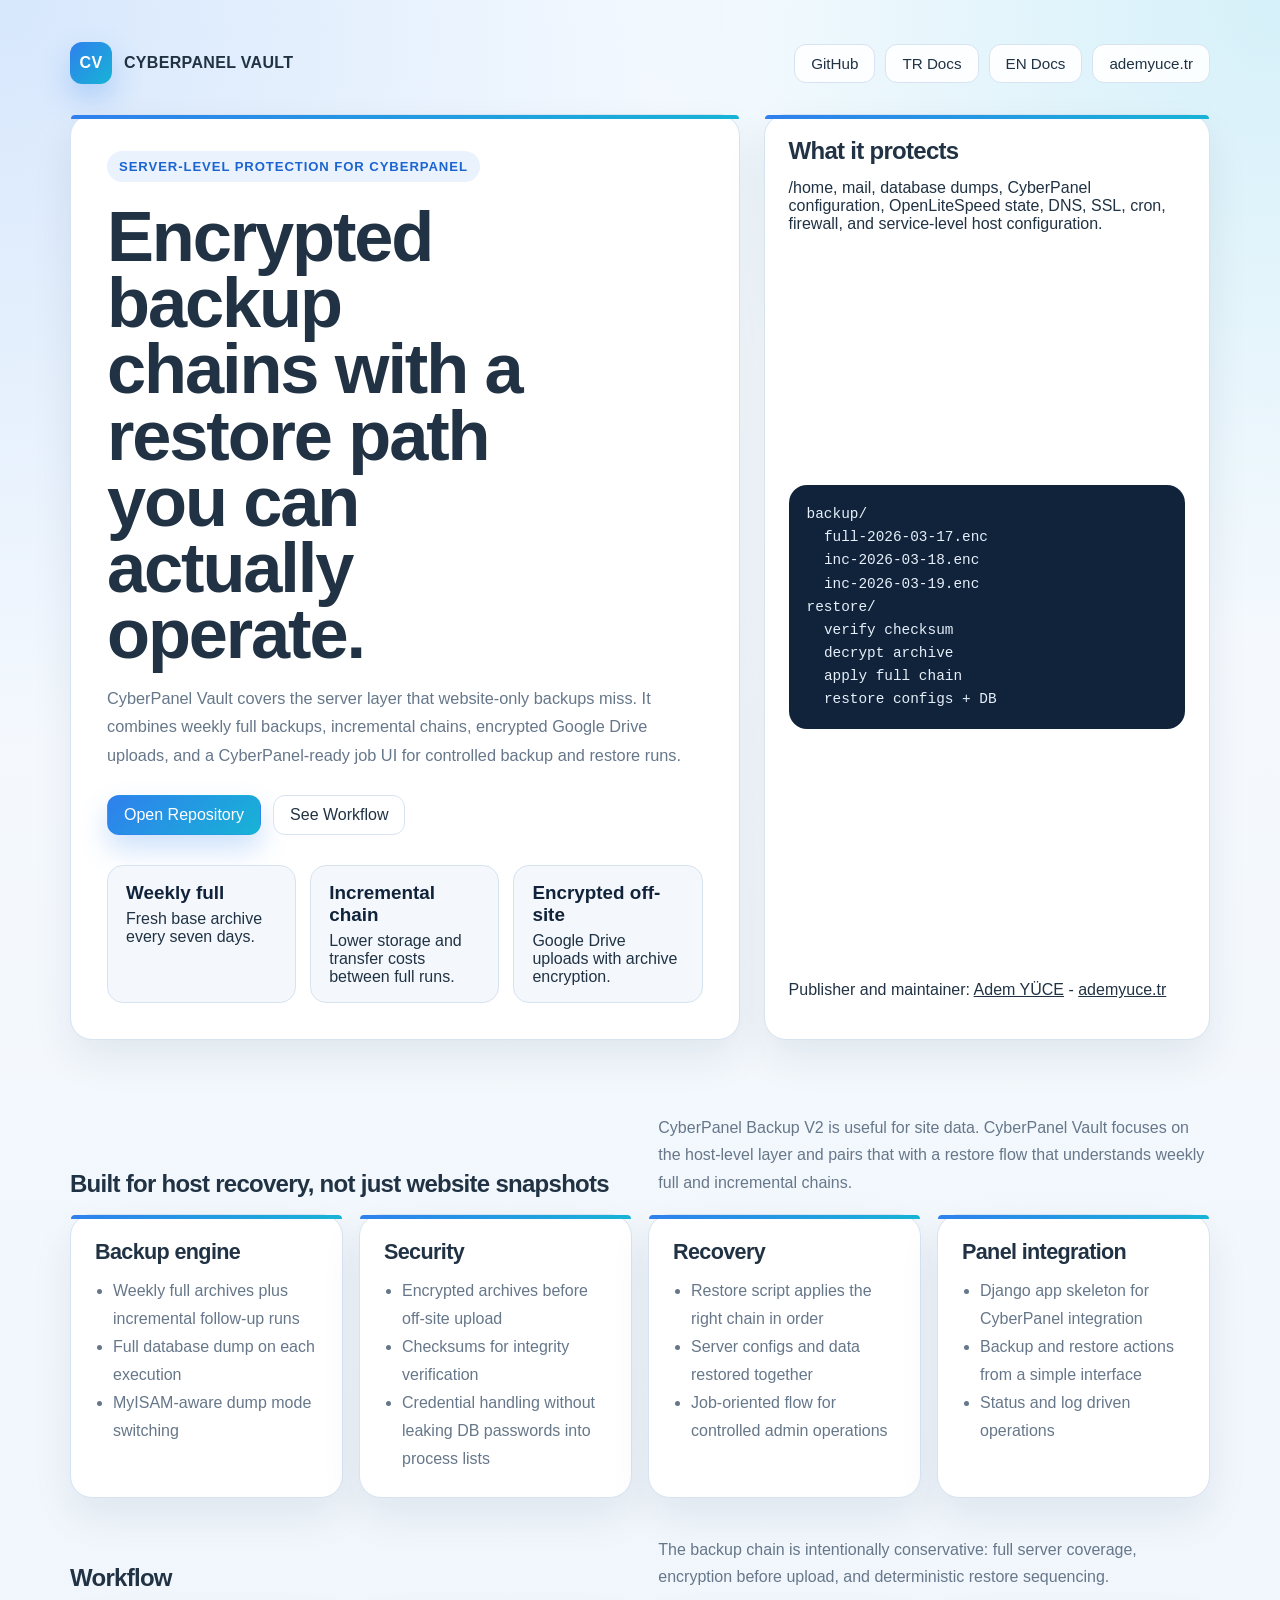
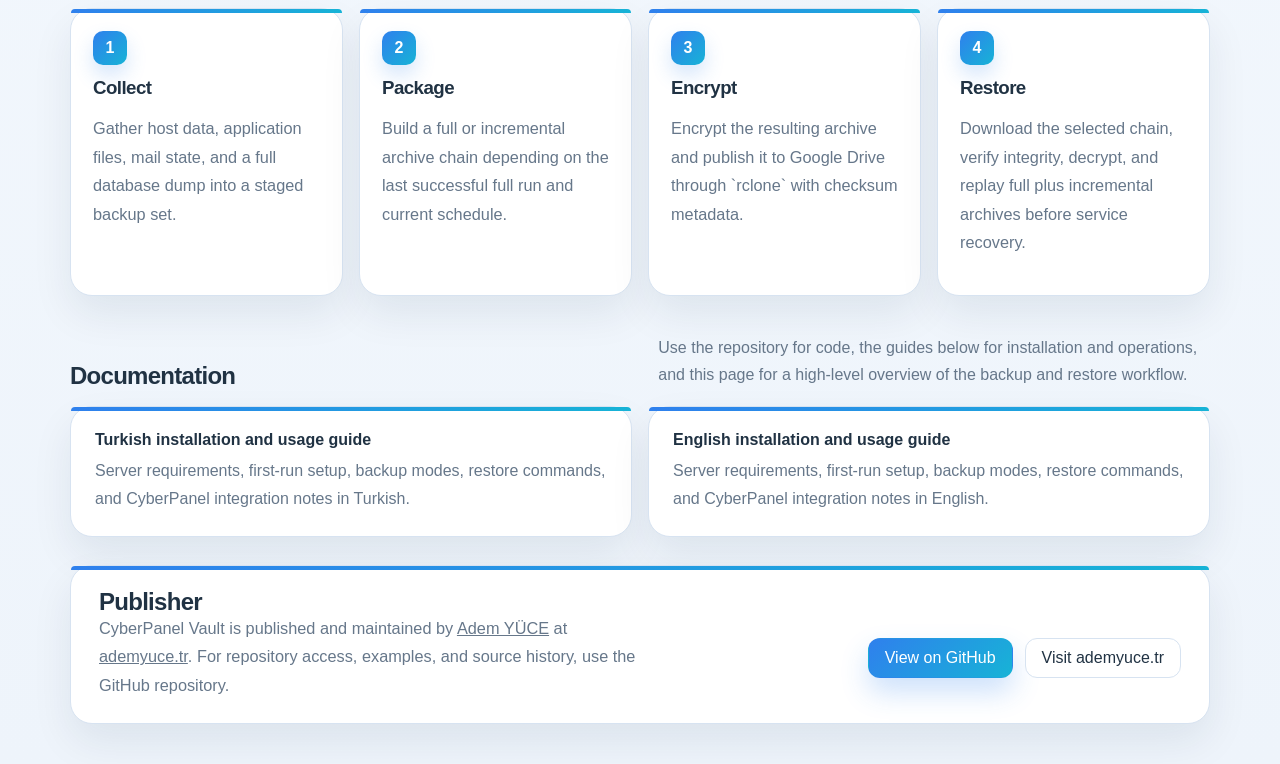
==== commit c2311963: "Bust docs CSS cache for readability fix" ====
--- a/docs/index.html
+++ b/docs/index.html
@@ -14,7 +14,7 @@
   <link rel="canonical" href="https://adeministratorr.github.io/cyberpanel-vault/">
   <link rel="icon" href="assets/icon.svg" type="image/svg+xml">
   <link rel="manifest" href="site.webmanifest">
-  <link rel="stylesheet" href="assets/cyberpanel-pages.css">
+  <link rel="stylesheet" href="assets/cyberpanel-pages.css?v=2">
   <meta property="og:type" content="website">
   <meta property="og:title" content="CyberPanel Vault">
   <meta property="og:description" content="Encrypted weekly full and incremental server backups for CyberPanel, with Google Drive uploads and restore tooling.">
--- a/docs/assets/cyberpanel-pages.css
+++ b/docs/assets/cyberpanel-pages.css
@@ -68,6 +68,16 @@
   word-break: break-word;
 }
 
+pre code {
+  display: block;
+  padding: 0;
+  border-radius: 0;
+  background: transparent;
+  color: inherit;
+  font-family: inherit;
+  overflow-wrap: inherit;
+}
+
 .landing-page .shell {
   width: min(1140px, calc(100vw - 24px));
   margin: 0 auto;
